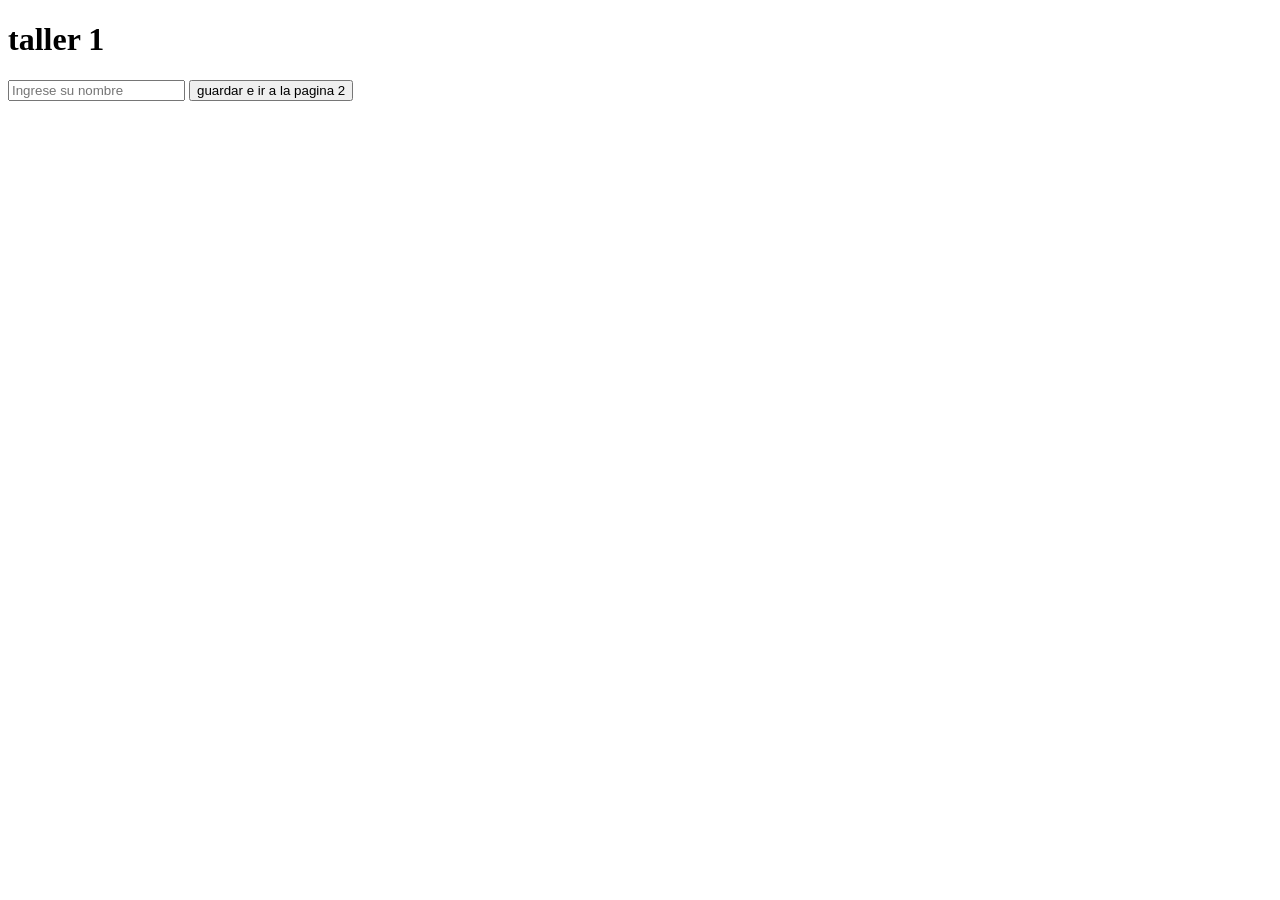
==== index.html @ a2dce25c "Rename taller1.html to index.html Signed-off-by: omg112486-ctrl <omg112486@gmail.com>" ====
<!DOCTYPE html>
<html lang="en">
<head>
    <meta charset="UTF-8">
    <meta name="viewport" content="width=device-width, initial-scale=1.0">
    <title>taller 1</title>
    <script src="taller1.js" defer></script>
</head>
<body>
    <h1>taller 1</h1>
    <input type="text" id="nombre" placeholder="Ingrese su nombre">
    <button id="btn-guardar">guardar e ir a la pagina 2</button>
    
</body>
</html>
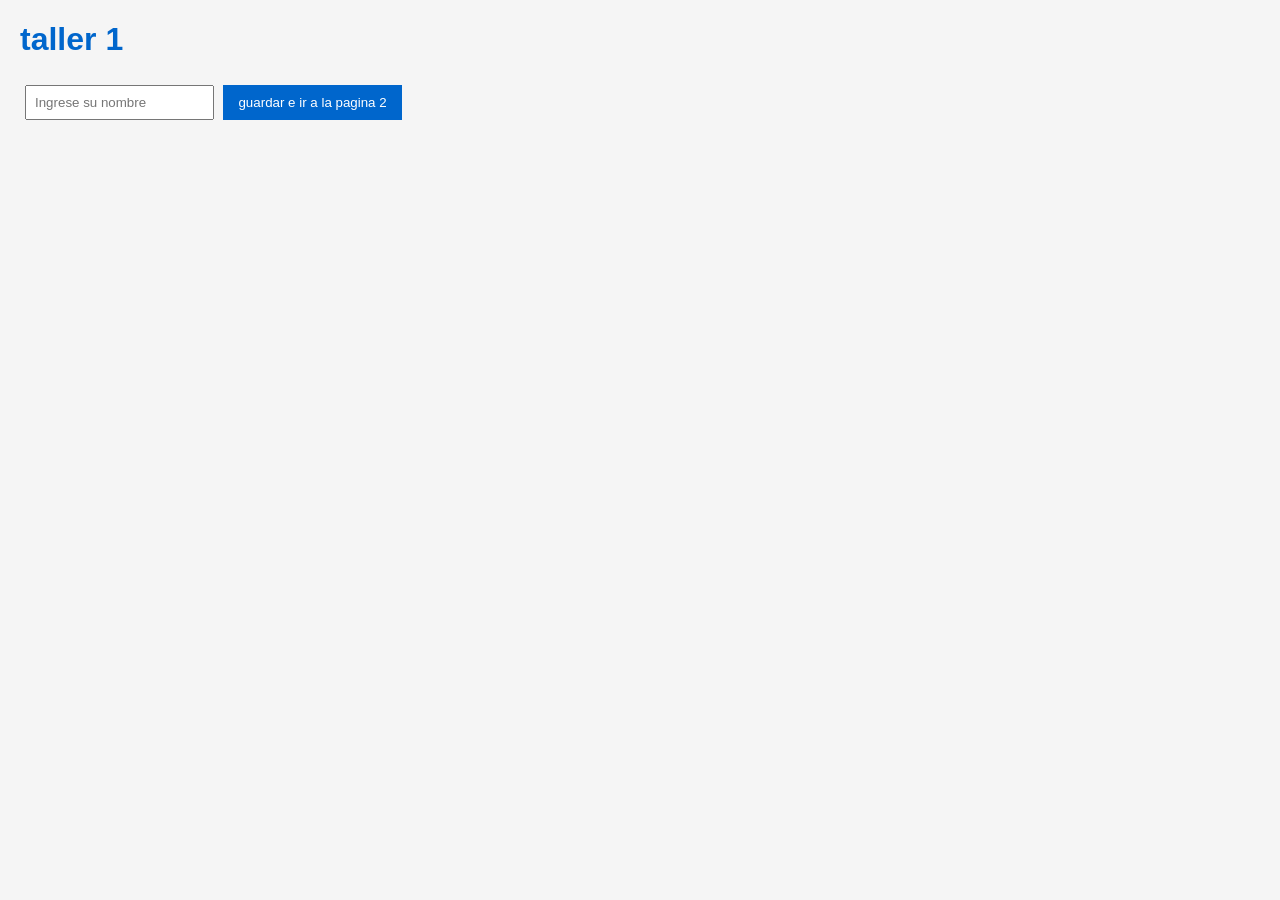
==== commit bc9e3e10: "Add stylesheet link to index.html Signed-off-by: omg112486-ctrl <omg112486@gmail.com>" ====
--- a/index.html
+++ b/index.html
@@ -5,6 +5,7 @@
     <meta name="viewport" content="width=device-width, initial-scale=1.0">
     <title>taller 1</title>
     <script src="taller1.js" defer></script>
+    <link rel="stylesheet" href="style.css">
 </head>
 <body>
     <h1>taller 1</h1>
--- a/style.css
+++ b/style.css
@@ -0,0 +1,30 @@
+body {
+    font-family: Arial, sans-serif;
+    margin: 20px;
+    background-color: #f5f5f5;
+}
+
+h1 {
+    color: #0066cc;
+}
+
+label {
+    font-weight: bold;
+}
+
+input {
+    padding: 8px;
+    margin: 5px;
+}
+
+button {
+    background-color: #0066cc;
+    color: white;
+    border: none;
+    padding: 10px 15px;
+    cursor: pointer;
+}
+
+button:hover {
+    background-color: #004c99;
+}
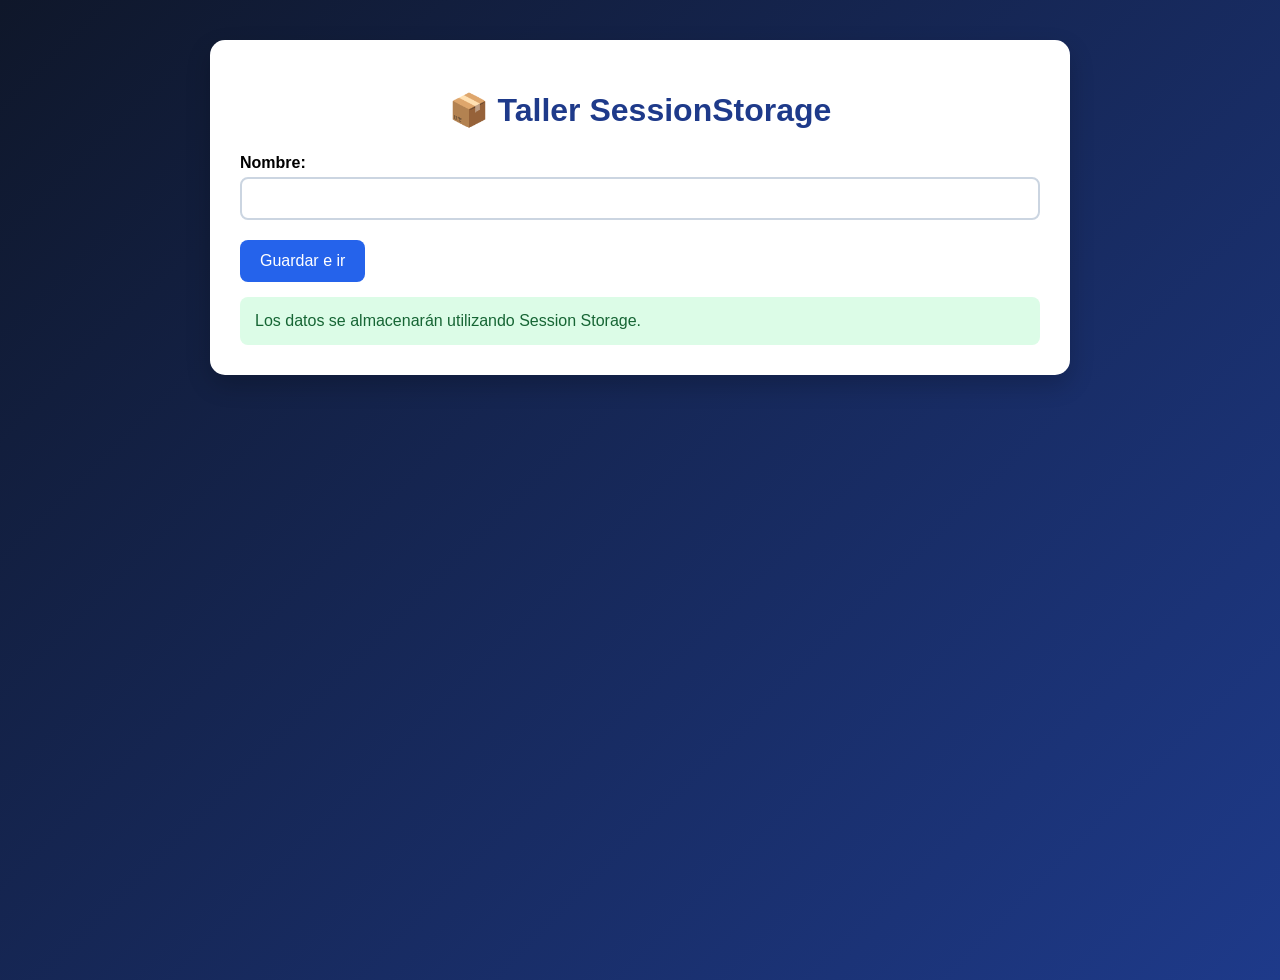
==== commit 7b48b4b2: "Update index.html Signed-off-by: omg112486-ctrl <omg112486@gmail.com>" ====
--- a/index.html
+++ b/index.html
@@ -8,9 +8,24 @@
     <link rel="stylesheet" href="style.css">
 </head>
 <body>
-    <h1>taller 1</h1>
-    <input type="text" id="nombre" placeholder="Ingrese su nombre">
-    <button id="btn-guardar">guardar e ir a la pagina 2</button>
+<body>
+
+<div class="contenedor">
+
+    <h1>📦 Taller SessionStorage</h1>
+
+    <label>Nombre:</label>
+    <input type="text" id="nombre">
+
+    <button onclick="guardar()">Guardar e ir</button>
+
+    <div class="mensaje">
+        Los datos se almacenarán utilizando Session Storage.
+    </div>
+
+</div>
+
+</body>
     
 </body>
 </html>
--- a/style.css
+++ b/style.css
@@ -1,30 +1,92 @@
+/* Estilo general */
 body {
-    font-family: Arial, sans-serif;
-    margin: 20px;
-    background-color: #f5f5f5;
+    font-family: 'Segoe UI', Arial, sans-serif;
+    background: linear-gradient(135deg, #0f172a, #1e3a8a);
+    margin: 0;
+    padding: 40px;
+    min-height: 100vh;
 }
 
-h1 {
-    color: #0066cc;
+/* Contenedor principal */
+.contenedor {
+    max-width: 800px;
+    margin: auto;
+    background: white;
+    padding: 30px;
+    border-radius: 15px;
+    box-shadow: 0 10px 25px rgba(0,0,0,0.2);
 }
 
+/* Título */
+h1 {
+    text-align: center;
+    color: #1e3a8a;
+    margin-bottom: 25px;
+}
+
+/* Etiquetas */
 label {
     font-weight: bold;
+    display: block;
+    margin-top: 15px;
 }
 
+/* Campos */
 input {
-    padding: 8px;
-    margin: 5px;
+    width: 100%;
+    padding: 12px;
+    margin-top: 5px;
+    border: 2px solid #cbd5e1;
+    border-radius: 8px;
+    box-sizing: border-box;
 }
 
+/* Botones */
 button {
-    background-color: #0066cc;
+    background: #2563eb;
     color: white;
     border: none;
-    padding: 10px 15px;
+    padding: 12px 20px;
+    margin-top: 20px;
+    border-radius: 8px;
     cursor: pointer;
+    font-size: 16px;
+    transition: 0.3s;
 }
 
 button:hover {
-    background-color: #004c99;
+    background: #1d4ed8;
+    transform: scale(1.05);
 }
+
+/* Tabla */
+table {
+    width: 100%;
+    margin-top: 25px;
+    border-collapse: collapse;
+}
+
+th {
+    background: #2563eb;
+    color: white;
+    padding: 12px;
+}
+
+td {
+    border: 1px solid #ddd;
+    padding: 10px;
+}
+
+tr:nth-child(even) {
+    background: #f8fafc;
+}
+
+/* Mensajes */
+.mensaje {
+    background: #dcfce7;
+    color: #166534;
+    padding: 15px;
+    border-radius: 8px;
+    margin-top: 15px;
+}
+
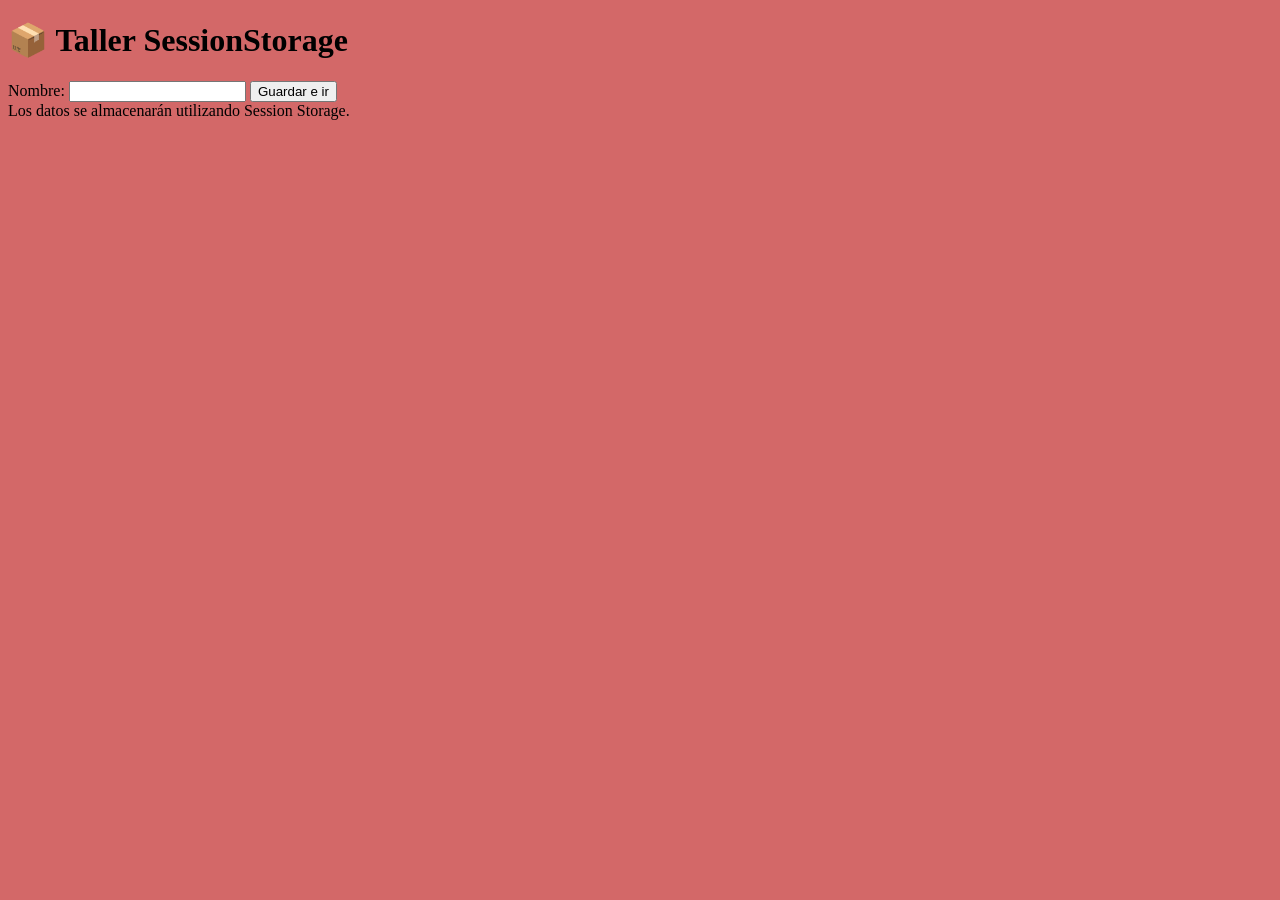
==== commit 4cd7a8be: "ajuste en el link de la hoja de estilos" ====
--- a/index.html
+++ b/index.html
@@ -5,7 +5,7 @@
     <meta name="viewport" content="width=device-width, initial-scale=1.0">
     <title>taller 1</title>
     <script src="taller1.js" defer></script>
-    <link rel="stylesheet" href="style.css">
+    <link rel="stylesheet" href="styles.css">
 </head>
 <body>
 <body>
--- a/styles.css
+++ b/styles.css
@@ -0,0 +1,3 @@
+body{
+    background-color: #d36868;
+}
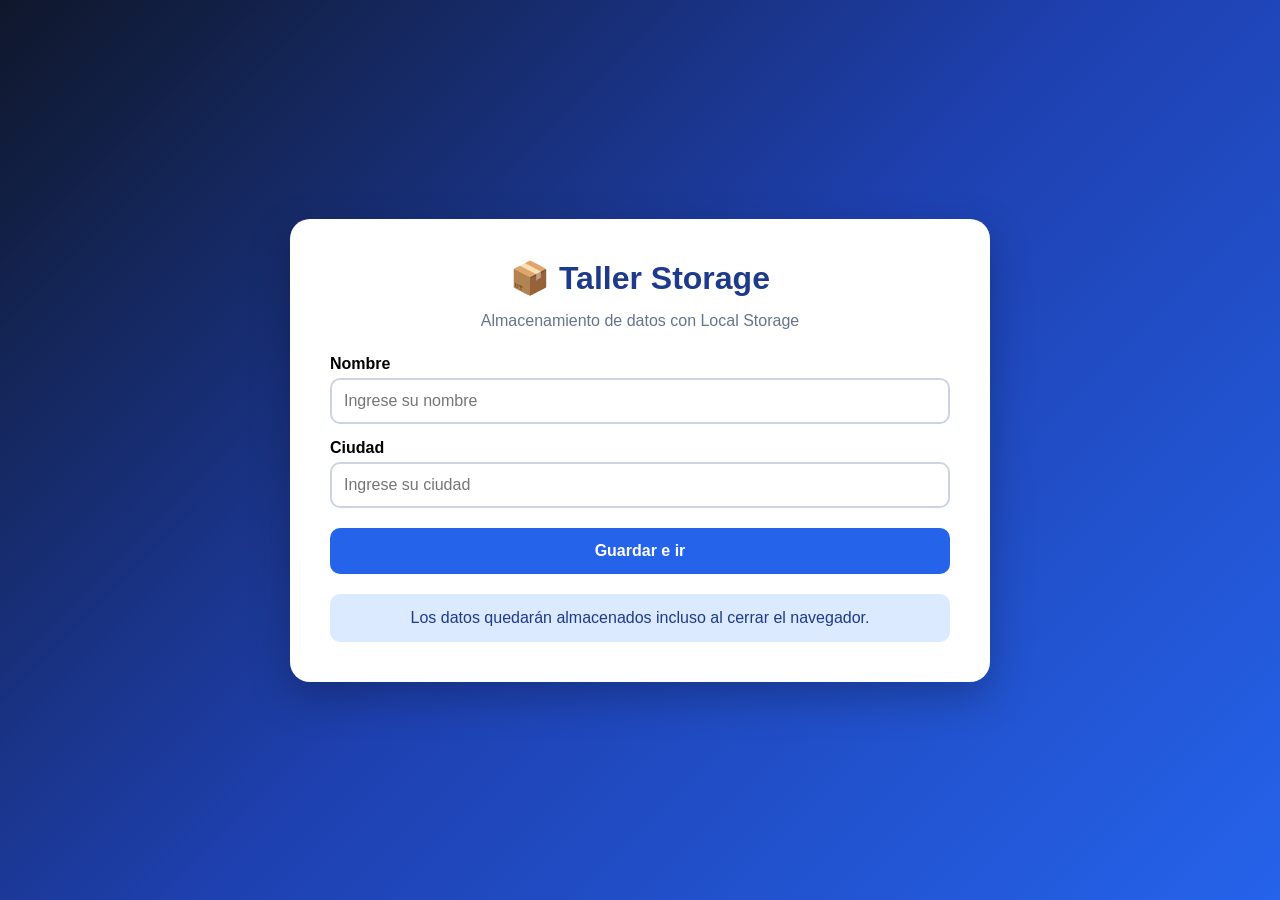
==== commit 901b8256: "CAMBIOS CSS,JS,HTML" ====
--- a/index.html
+++ b/index.html
@@ -1,31 +1,43 @@
 <!DOCTYPE html>
-<html lang="en">
+<html lang="es">
+
 <head>
     <meta charset="UTF-8">
     <meta name="viewport" content="width=device-width, initial-scale=1.0">
-    <title>taller 1</title>
-    <script src="taller1.js" defer></script>
+    <title>Taller Storage</title>
     <link rel="stylesheet" href="styles.css">
+    <script src="taller1.js"></script>
+
 </head>
-<body>
+
 <body>
 
-<div class="contenedor">
+    <div class="contenedor">
 
-    <h1>📦 Taller SessionStorage</h1>
+        <h1>📦 Taller Storage</h1>
 
-    <label>Nombre:</label>
-    <input type="text" id="nombre">
+        <p class="subtitulo">
+            Almacenamiento de datos con Local Storage
+        </p>
 
-    <button onclick="guardar()">Guardar e ir</button>
+        <label for="nombre">Nombre</label>
+        <input type="text" id="nombre" placeholder="Ingrese su nombre">
 
-    <div class="mensaje">
-        Los datos se almacenarán utilizando Session Storage.
+        <label for="ciudad">Ciudad</label>
+        <input type="text" id="ciudad" placeholder="Ingrese su ciudad">
+
+        <button onclick="guardar()">
+            Guardar e ir
+        </button>
+
+        <div class="mensaje">
+            Los datos quedarán almacenados incluso al cerrar el navegador.
+        </div>
+
     </div>
 
-</div>
+    
 
 </body>
-    
-</body>
-</html>
+
+</html>
--- a/styles.css
+++ b/styles.css
@@ -1,3 +1,84 @@
+*{
+    margin:0;
+    padding:0;
+    box-sizing:border-box;
+}
+
 body{
-    background-color: #d36868;
+    font-family:'Segoe UI',sans-serif;
+    background:linear-gradient(135deg,#0f172a,#1e40af,#2563eb);
+    min-height:100vh;
+    display:flex;
+    justify-content:center;
+    align-items:center;
+    padding:20px;
+}
+
+.contenedor{
+    width:100%;
+    max-width:700px;
+    background:white;
+    padding:40px;
+    border-radius:20px;
+    box-shadow:0 15px 40px rgba(0,0,0,.25);
+}
+
+h1{
+    text-align:center;
+    color:#1e3a8a;
+    margin-bottom:15px;
+}
+
+.subtitulo{
+    text-align:center;
+    color:#64748b;
+    margin-bottom:25px;
+}
+
+label{
+    display:block;
+    margin-top:15px;
+    margin-bottom:5px;
+    font-weight:bold;
+}
+
+input{
+    width:100%;
+    padding:12px;
+    border:2px solid #cbd5e1;
+    border-radius:10px;
+    font-size:16px;
+}
+
+input:focus{
+    outline:none;
+    border-color:#2563eb;
+}
+
+button{
+    width:100%;
+    margin-top:20px;
+    padding:14px;
+    background:#2563eb;
+    color:white;
+    border:none;
+    border-radius:10px;
+    font-size:16px;
+    font-weight:bold;
+    cursor:pointer;
+    transition:0.3s;
+}
+
+button:hover{
+    background:#1d4ed8;
+    transform:translateY(-2px);
+}
+
+.mensaje{
+    margin-top:20px;
+    background:#dbeafe;
+    color:#1e3a8a;
+    padding:15px;
+    border-radius:10px;
+    text-align:center;
 }
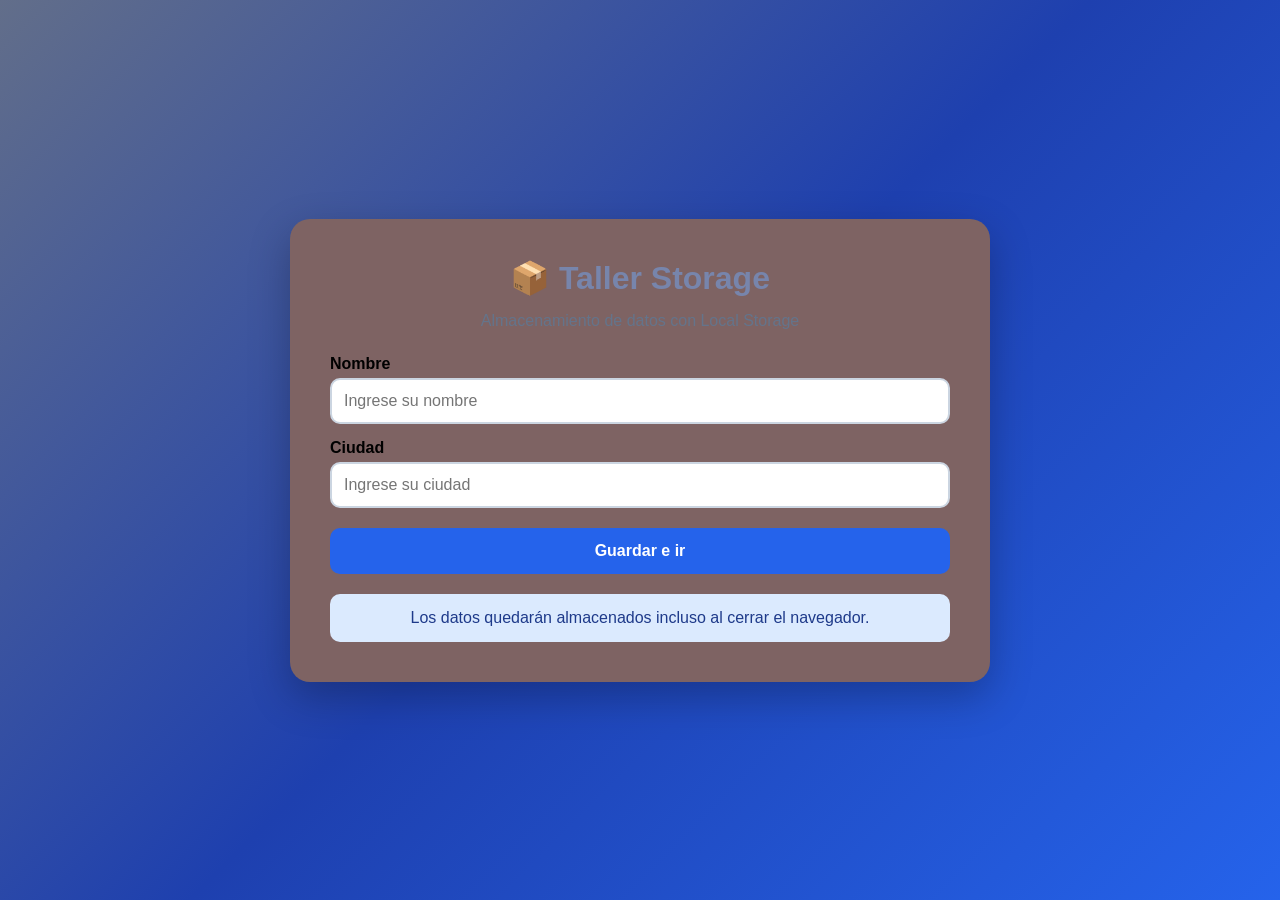
==== commit 75392825: "CAMBIOS EN TODOS" ====
--- a/index.html
+++ b/index.html
@@ -34,6 +34,8 @@
             Los datos quedarán almacenados incluso al cerrar el navegador.
         </div>
 
+        
+
     </div>
 
     
--- a/styles.css
+++ b/styles.css
@@ -6,7 +6,7 @@
 
 body{
     font-family:'Segoe UI',sans-serif;
-    background:linear-gradient(135deg,#0f172a,#1e40af,#2563eb);
+    background:linear-gradient(135deg,#626e8a,#1e40af,#2563eb);
     min-height:100vh;
     display:flex;
     justify-content:center;
@@ -17,7 +17,7 @@
 .contenedor{
     width:100%;
     max-width:700px;
-    background:white;
+    background:rgb(126, 99, 99);
     padding:40px;
     border-radius:20px;
     box-shadow:0 15px 40px rgba(0,0,0,.25);
@@ -25,7 +25,7 @@
 
 h1{
     text-align:center;
-    color:#1e3a8a;
+    color:#7785ac;
     margin-bottom:15px;
 }
 
